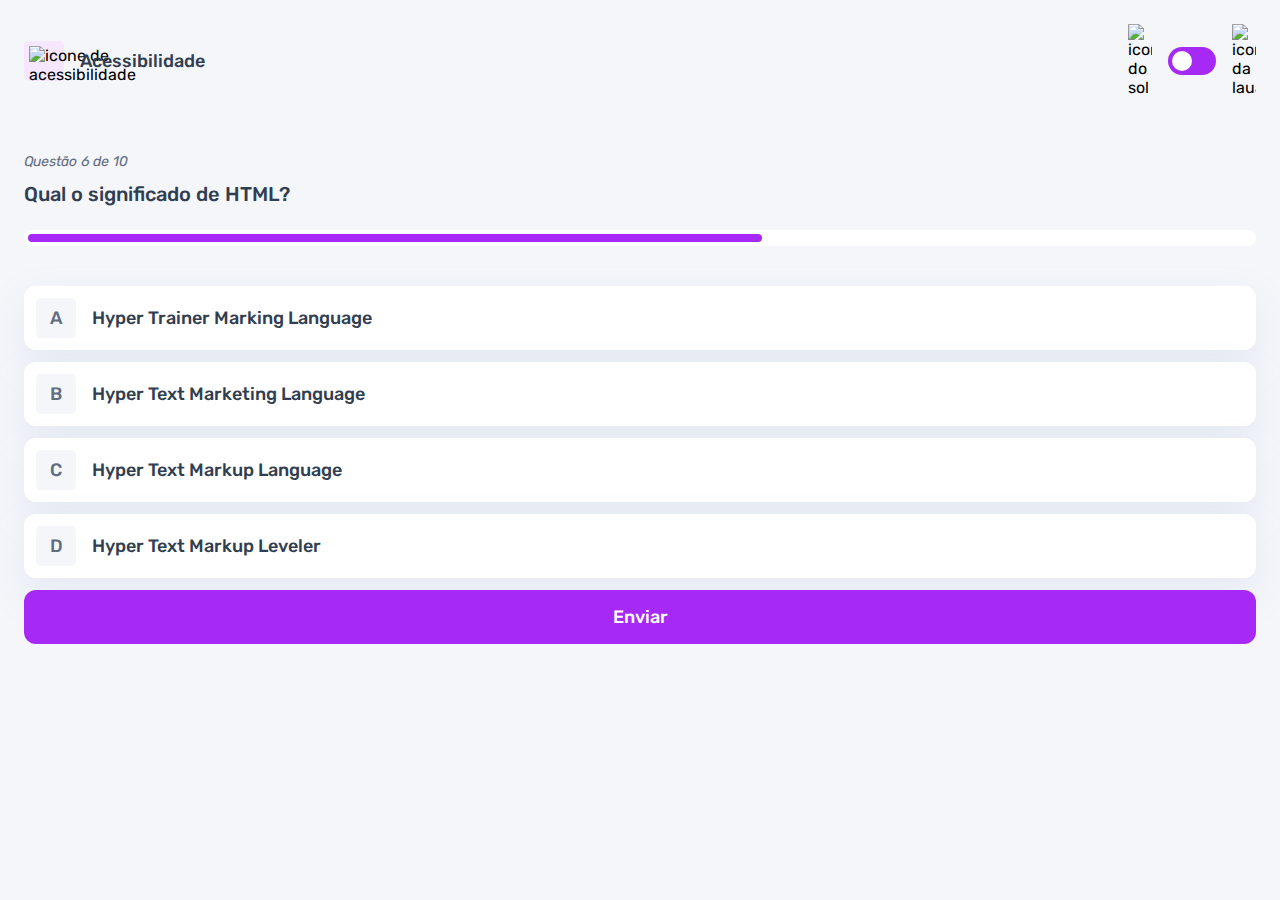
==== pages/quiz/quiz.html @ 20ac6f36 "adicionado o efeito de seleção das alternativas" ====
<!DOCTYPE html>
<html lang="en">
<head>
    <meta charset="UTF-8">
    <meta name="viewport" content="width=device-width, initial-scale=1.0">
    <link rel="preconnect" href="https://fonts.googleapis.com">
    <link rel="preconnect" href="https://fonts.gstatic.com" crossorigin>
    <link href="https://fonts.googleapis.com/css2?family=Rubik:ital,wght@0,300..900;1,300..900&display=swap" rel="stylesheet">
    <link rel="stylesheet" href="quiz.css">
    <title>Quiz App</title>
</head>
<body>
    <header>
        <div class="assunto">
            <div class="assunto_icone">
                <img src="../../assets/images/icon-accessibility.svg" alt="icone de acessibilidade">
            </div>

            <h1>Acessibilidade</h1>
        </div>

        <div class="tema">
            <img src="../../assets/images/icon-sun-dark.svg" alt="icone do sol">
            <button>
                <div></div>
              </button>
              <img src="../../assets/images/icon-moon-dark.svg" alt="icone da laua">  
    
          </div>
         
    </header>

    <main>
        <section class="pergunta">
            <p>Questão 6 de 10</p>

            <h2>Qual o significado de HTML?</h2>

            <div class="barra_progresso">
                <div></div>

            </div>
        </section>

        <section class="alternativas">
            <form action="">
                <label for="alternativa_a">
                    <input type="radio" id="alternativa_a" name="alternativa">

                    <div>
                        <span>A</span>
                        Hyper Trainer Marking Language

                    </div>
                </label>

                <label for="alternativa_b">
                    <input type="radio" id="alternativa_b" name="alternativa">

                    <div>
                        <span>B</span>
                        Hyper Text Marketing Language

                    </div>
                </label>

                <label for="alternativa_c">
                    <input type="radio" id="alternativa_c" name="alternativa">

                    <div>
                        <span>C</span>
                        Hyper Text Markup Language
                    </div>
                </label>

                <label for="alternativa_d">
                    <input type="radio" id="alternativa_d" name="alternativa">

                    <div>
                        <span>D</span>
                        Hyper Text Markup Leveler

                    </div>
                </label>
            </form>

            <button>Enviar</button>
        </section>
    </main>
    
</body>
</html>
---- pages/quiz/quiz.css ----
* {
    margin: 0;
    padding: 0;
    box-sizing: border-box;
    font-family: "Rubik", sans-serif;
    -webkit-font-smoothing: antialiased; 
}

:root {
    --bg-color: #f4f6fa;
    --purple: #a729f5;
    --primary-text-color: #313e51;
    --secondary-text-color: #626c7f;
    --button-bg: #fff;
    --shadow: 0px 16px 40px 0px rgba(143, 160, 193, 0.14);
    --bg-html: #fff1e9;
    --bg-css: #e0fdef;
    --bg-javascript: #ebf0ff;
    --bg-acessibilidade: #f6e7ff;
    --white: #fff;
    --green: #26d782;
    --red: #ee5454;
    --bg-mobile: url(../../assets/images/pattern-background-mobile-light.svg);
    --bg-desktop: url(../../assets/images/pattern-background-desktop-light.svg);
}

body.escuro {
    --bg-color: #313e51;
    --bg-mobile: url(../../assets/images/pattern-background-mobile-dark.svg);
    --bg-desktop: url(../../assets/images/pattern-background-desktop-dark.svg);
    --primary-text-color: #fff;
    --secondary-text-color: #abc1e1;
    --button-bg: #3b4d66;
    --shadow: 0px 16px 40px 0px rgba(49, 62, 81, 0.14);


}

body {
    height: 100svh;
    background: var(--bg-mobile) var(--bg-color);
    background-repeat: no-repeat;
    background-size: cover;
}

header {
    display: flex;
    justify-content: space-between;
    padding: 16px 24px;
}

.assunto {
    display: flex;
    align-items: center;
    gap: 16px;
}

.assunto_icone {
    background: var(--bg-acessibilidade);
    width: 40px;
    height: 40px;
    padding: 5px;
    border-radius: 5px;
}

.assunto_icone img {
    width: 100%;
}

.assunto h1 {
    font-size: 18px;
    font-weight: 500;
    color: var(--primary-text-color);
}

.tema {
    padding: 8px 0;
    display: flex;
    align-items: center;
    gap: 8px;
}

.tema img {
    width: 16px;
}

.tema button {
    height: 20px;
    width: 32px;
    background: var(--purple);
    border: 0;
    border-radius: 999px;
    padding: 4px;
}

.tema button div {
    background: var(--white);
    width: 12px;
    height: 12px;
    border-radius: 999px;
}

main {
    padding: 32px 24px;
}

.pergunta {
    margin-bottom: 40px;
}

.pergunta p {
    font-style: italic;
    font-size: 14px;
    color: var(--secondary-text-color);
    margin-bottom: 12px;
}

.pergunta h2 {
    font-size: 20px;
    font-weight: 500;
    color: var(--primary-text-color);
    line-height: 24px;
    margin-bottom: 24px;
}

.barra_progresso {
    background: var(--button-bg);
    height: 16px;
    padding: 4px;
    border-radius: 999px;
}

.barra_progresso div {
    height: 100%;
    width: 60%;
    background: var(--purple);
    border-radius: 999px;
}

.alternativas form {
    display: flex;
    flex-direction: column;
    gap: 12px;
    margin-bottom: 12px;
}

.alternativas label {
    display: block;
    background: var(--button-bg);
    padding: 12px;
    font-size: 18px;
    font-weight: 500;
    border-radius: 12px;
    box-shadow: var(--shadow);
    color: var(--primary-text-color);
}

.alternativas label:has(input:checked) {
    outline: 3px solid var(--purple);

    & span {
        background: var(--purple);
        color: var(--white);
    }

}

.alternativas input {
    display: none;
}

.alternativas div {
    display: flex;
    align-items: center;
    gap: 16px;
}

.alternativas div span {
    display: block;
    width: 40px;
    height: 40px;
    background: var(--bg-color);
    color: var(--secondary-text-color);

    display: flex;
    align-items: center;
    justify-content: center;
    border-radius: 5px;
    flex-shrink: 0;
}

.alternativas button {
    padding: 16px;
    border-radius: 12px;
    border: none;
    background: var(--purple);
    color: var(--white);
    width: 100%;

    font-size: 18px;
    font-weight: 500;

}

@media(min-width: 1100px) {
    .tema {
        gap: 16px;
    }

    .tema img {
        width: 24px;
    }

    .tema button {
        width: 48px;
        height: 28px;
    }

    .tema button div {
        width: 20px;
        height: 20px;
    }
}
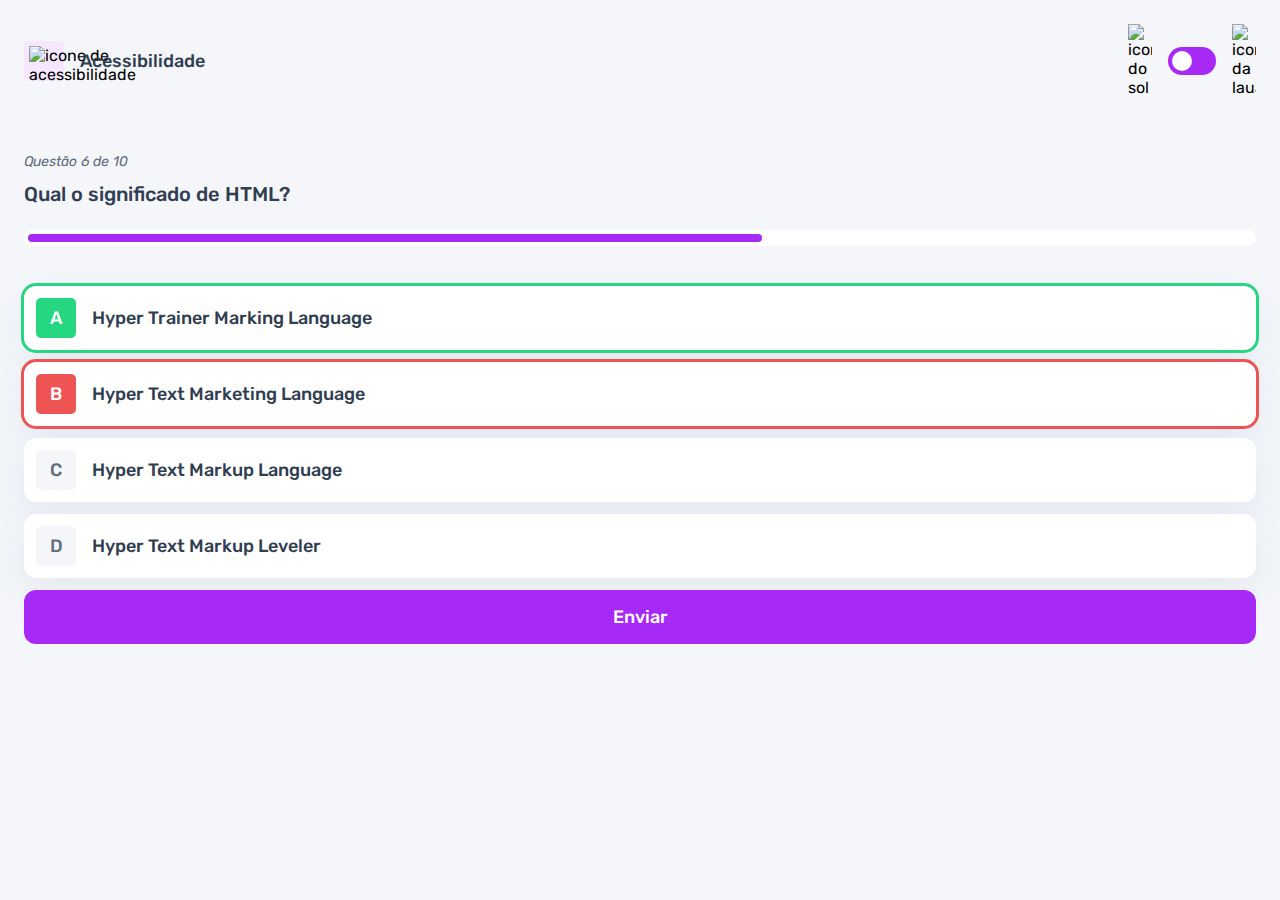
==== commit fa13b414: "adicionado o efeito para alternativas corretas e erradas" ====
--- a/pages/quiz/quiz.html
+++ b/pages/quiz/quiz.html
@@ -44,7 +44,7 @@
 
         <section class="alternativas">
             <form action="">
-                <label for="alternativa_a">
+                <label for="alternativa_a" id="correta">
                     <input type="radio" id="alternativa_a" name="alternativa">
 
                     <div>
@@ -54,7 +54,7 @@
                     </div>
                 </label>
 
-                <label for="alternativa_b">
+                <label for="alternativa_b" id="errada">
                     <input type="radio" id="alternativa_b" name="alternativa">
 
                     <div>
--- a/pages/quiz/quiz.css
+++ b/pages/quiz/quiz.css
@@ -165,6 +165,24 @@
 
 }
 
+.alternativas label#errada {
+    outline: 3px solid var(--red);
+
+    & span {
+        background: var(--red);
+        color: var(--white);
+    }
+}
+
+.alternativas label#correta {
+    outline: 3px solid var(--green);
+
+    & span {
+        background: var(--green);
+        color: var(--white);
+    }
+}
+
 .alternativas input {
     display: none;
 }
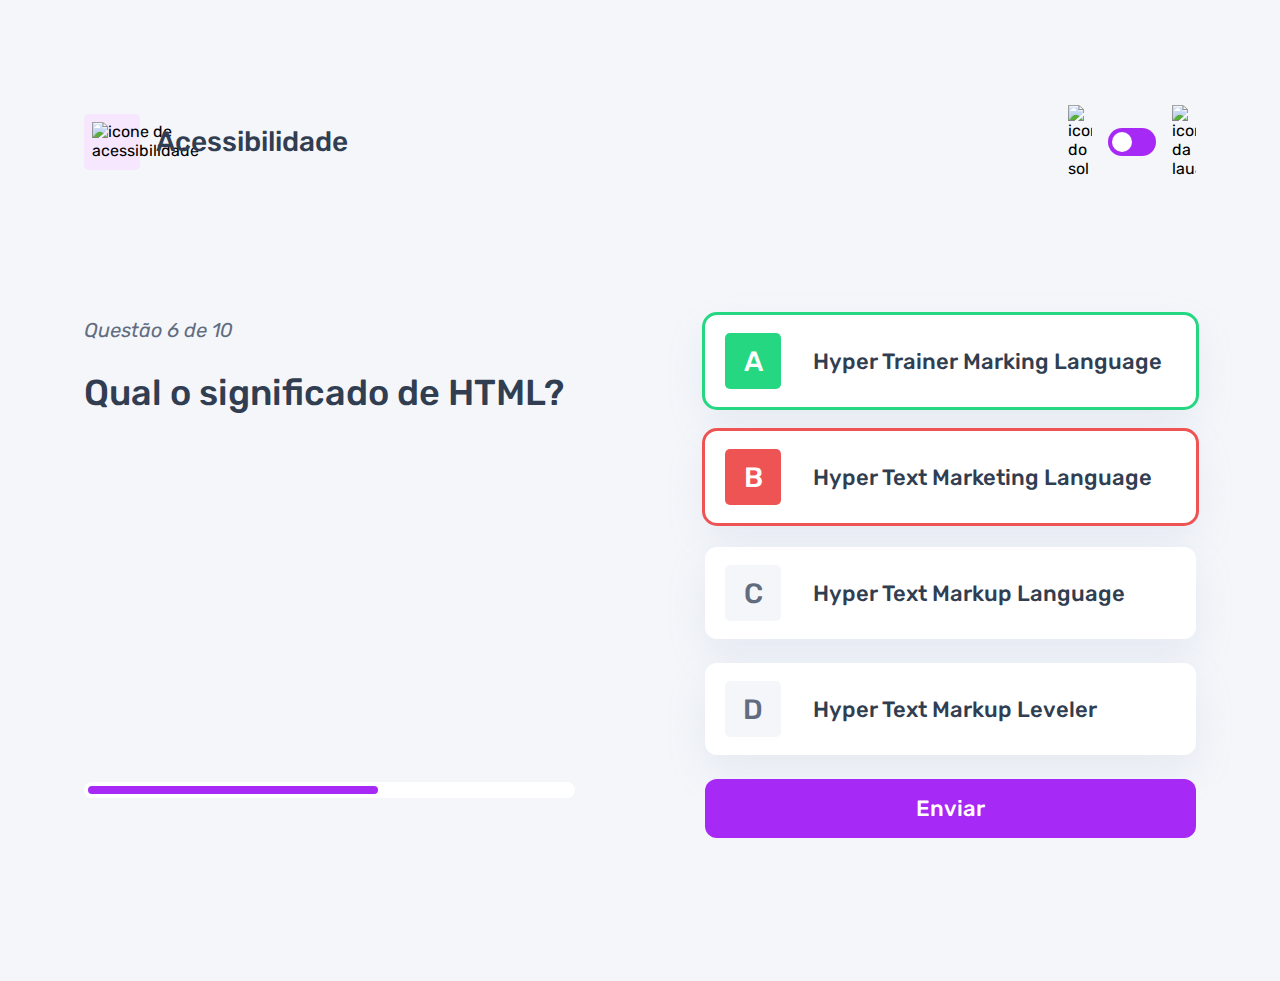
==== commit c963f46b: "adicionanada a responsividade para desktop" ====
--- a/pages/quiz/quiz.html
+++ b/pages/quiz/quiz.html
@@ -32,10 +32,11 @@
 
     <main>
         <section class="pergunta">
-            <p>Questão 6 de 10</p>
+            <div>
+                <p>Questão 6 de 10</p>
 
-            <h2>Qual o significado de HTML?</h2>
-
+                <h2>Qual o significado de HTML?</h2>
+            </div>
             <div class="barra_progresso">
                 <div></div>
 
--- a/pages/quiz/quiz.css
+++ b/pages/quiz/quiz.css
@@ -221,6 +221,21 @@
 }
 
 @media(min-width: 1100px) {
+    header {
+        margin-block: 81px;
+        max-width: 1160px;
+        margin-inline: auto;
+    }
+
+    .assunto_icone {
+        width: 56px;
+        height: 56px;
+        padding: 8px;
+    }
+
+    .assunto h1 {
+        font-size: 28px;
+    }
     .tema {
         gap: 16px;
     }
@@ -238,5 +253,58 @@
         width: 20px;
         height: 20px;
     }
-}
-
+
+    main {
+        max-width: 1160px;
+        margin-inline: auto;
+
+        display: flex;
+        gap: 130px;
+    }
+
+    section {
+        width: 100%;
+    }
+
+    .pergunta {
+        display: flex;
+        flex-direction: column;
+        justify-content: space-between;
+    }
+
+    .pergunta p {
+        font-size: 20px;
+        line-height: 30px;
+        margin-bottom: 27px;
+    }
+
+    .pergunta h2 {
+        font-size: 36px;
+        line-height: 42px;
+    }
+
+    .alternativas form {
+        gap: 24px;
+        margin-bottom: 24px;
+    }
+
+    .alternativas label {
+        font-size: 22px;
+        padding: 18px 20px;
+    }
+
+    .alternativas div {
+        gap: 32px;
+    }
+
+    .alternativas div span {
+        width: 56px;
+        height: 56px;
+        font-size: 28px;
+    }
+
+    .alternativas button {
+        font-size: 22px;
+    }
+}
+
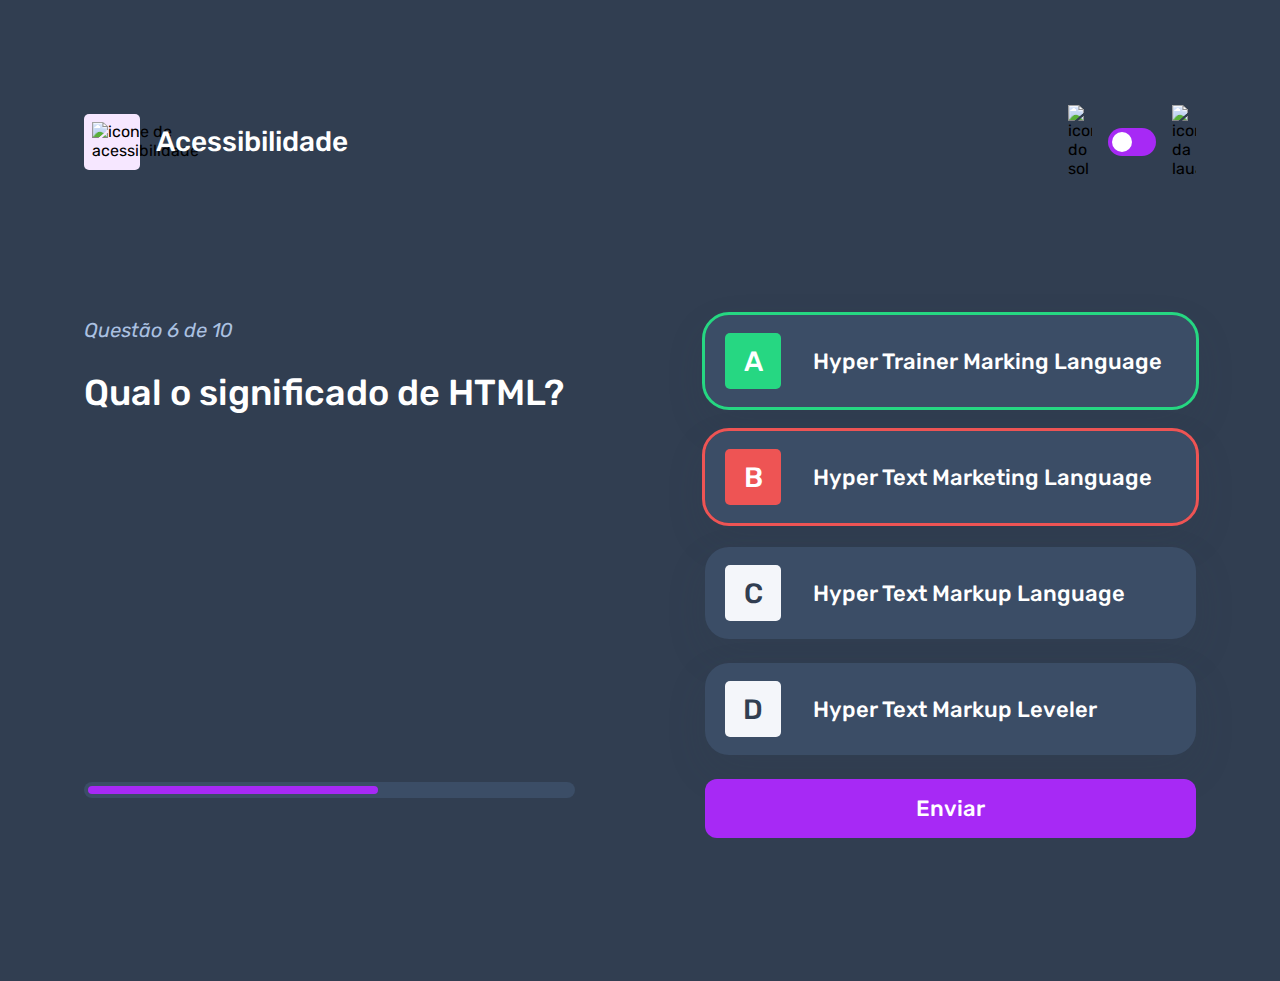
==== commit c4c105df: "ajuste das cores no tema dark" ====
--- a/pages/quiz/quiz.html
+++ b/pages/quiz/quiz.html
@@ -9,7 +9,7 @@
     <link rel="stylesheet" href="quiz.css">
     <title>Quiz App</title>
 </head>
-<body>
+<body class="escuro">
     <header>
         <div class="assunto">
             <div class="assunto_icone">
--- a/pages/quiz/quiz.css
+++ b/pages/quiz/quiz.css
@@ -8,7 +8,10 @@
 
 :root {
     --bg-color: #f4f6fa;
+    --bg-span: #f4f6fa;
+    --color-span: #626c7f;
     --purple: #a729f5;
+    --purple-hover: rgba(167, 41, 245, 0.7);
     --primary-text-color: #313e51;
     --secondary-text-color: #626c7f;
     --button-bg: #fff;
@@ -26,6 +29,7 @@
 
 body.escuro {
     --bg-color: #313e51;
+    --color-span: #313e51;
     --bg-mobile: url(../../assets/images/pattern-background-mobile-dark.svg);
     --bg-desktop: url(../../assets/images/pattern-background-desktop-dark.svg);
     --primary-text-color: #fff;
@@ -153,6 +157,14 @@
     border-radius: 12px;
     box-shadow: var(--shadow);
     color: var(--primary-text-color);
+    cursor: pointer;
+}
+
+.alternativas label:hover {
+    & span {
+        background: var(--bg-acessibilidade);
+        color: var(--purple);
+    }
 }
 
 .alternativas label:has(input:checked) {
@@ -197,8 +209,9 @@
     display: block;
     width: 40px;
     height: 40px;
-    background: var(--bg-color);
-    color: var(--secondary-text-color);
+    background: var(--bg-span);
+    border-radius: 5px;
+    color: var(--color-span);
 
     display: flex;
     align-items: center;
@@ -217,7 +230,13 @@
 
     font-size: 18px;
     font-weight: 500;
-
+    transition: background 0.3s;
+
+}
+
+.alternativas button:hover {
+    background: var(--purple-hover);
+    cursor: pointer;
 }
 
 @media(min-width: 1100px) {
@@ -291,6 +310,7 @@
     .alternativas label {
         font-size: 22px;
         padding: 18px 20px;
+        border-radius: 24px;
     }
 
     .alternativas div {
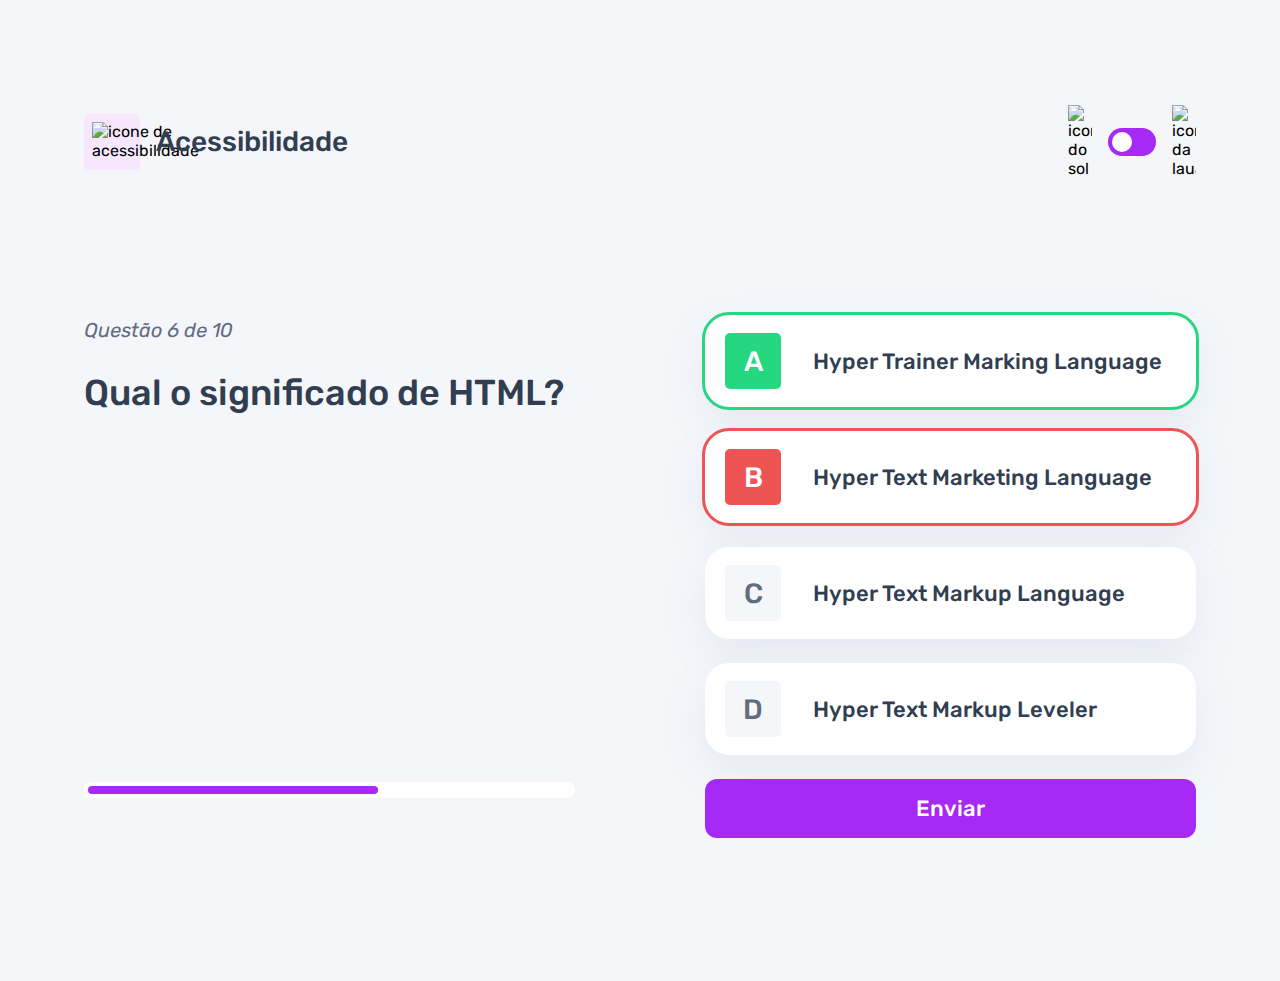
==== commit 2968e8b5: "ajuste do fundo para o desktop no quizhtml" ====
--- a/pages/quiz/quiz.html
+++ b/pages/quiz/quiz.html
@@ -9,7 +9,7 @@
     <link rel="stylesheet" href="quiz.css">
     <title>Quiz App</title>
 </head>
-<body class="escuro">
+<body>
     <header>
         <div class="assunto">
             <div class="assunto_icone">
--- a/pages/quiz/quiz.css
+++ b/pages/quiz/quiz.css
@@ -240,6 +240,11 @@
 }
 
 @media(min-width: 1100px) {
+    body {
+        background: var(--bg-desktop) var(--bg-color);
+        background-size: cover;
+        background-repeat: no-repeat;
+    }
     header {
         margin-block: 81px;
         max-width: 1160px;
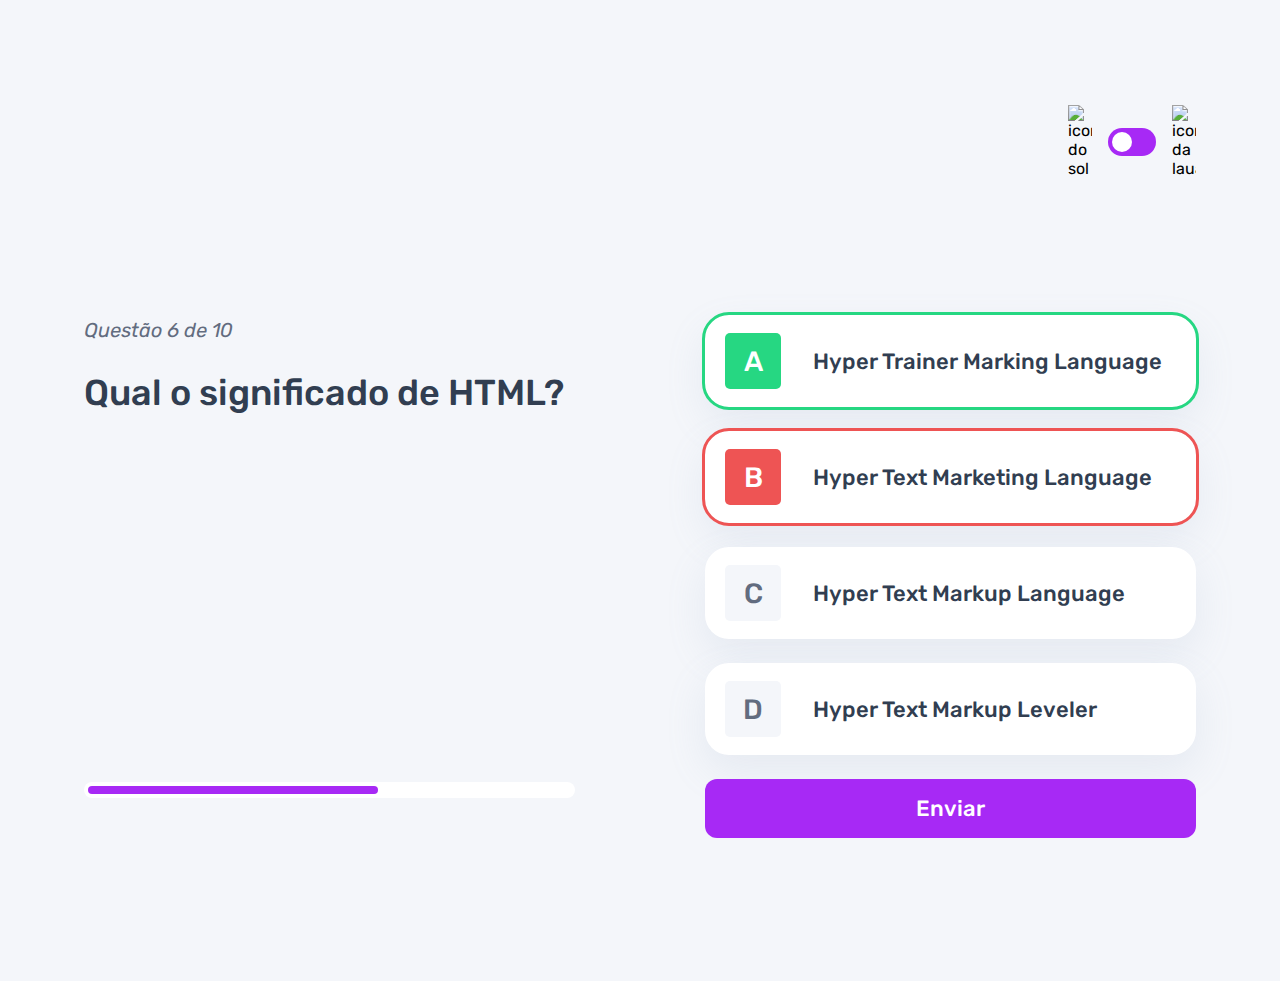
==== commit 8b76bf94: "alteração dinamica do assunto da pagina" ====
--- a/pages/quiz/quiz.html
+++ b/pages/quiz/quiz.html
@@ -7,16 +7,17 @@
     <link rel="preconnect" href="https://fonts.gstatic.com" crossorigin>
     <link href="https://fonts.googleapis.com/css2?family=Rubik:ital,wght@0,300..900;1,300..900&display=swap" rel="stylesheet">
     <link rel="stylesheet" href="quiz.css">
+    <script src="./quiz.js" type="module" defer></script>
     <title>Quiz App</title>
 </head>
 <body>
     <header>
         <div class="assunto">
             <div class="assunto_icone">
-                <img src="../../assets/images/icon-accessibility.svg" alt="icone de acessibilidade">
+                <img src="" alt="">
             </div>
 
-            <h1>Acessibilidade</h1>
+            <h1></h1>
         </div>
 
         <div class="tema">
--- a/pages/quiz/quiz.css
+++ b/pages/quiz/quiz.css
@@ -60,11 +60,26 @@
 }
 
 .assunto_icone {
-    background: var(--bg-acessibilidade);
     width: 40px;
     height: 40px;
     padding: 5px;
     border-radius: 5px;
+}
+
+.assunto_icone.html {
+    background: var(--bg-html);
+}
+
+.assunto_icone.css {
+    background: var(--bg-css);
+}
+
+.assunto_icone.javascript {
+    background: var(--bg-javascript);
+}
+
+.assunto_icone.acessibilidade {
+    background: var(--bg-acessibilidade);
 }
 
 .assunto_icone img {
@@ -95,6 +110,8 @@
     border: 0;
     border-radius: 999px;
     padding: 4px;
+    display: flex;
+    cursor: pointer;
 }
 
 .tema button div {
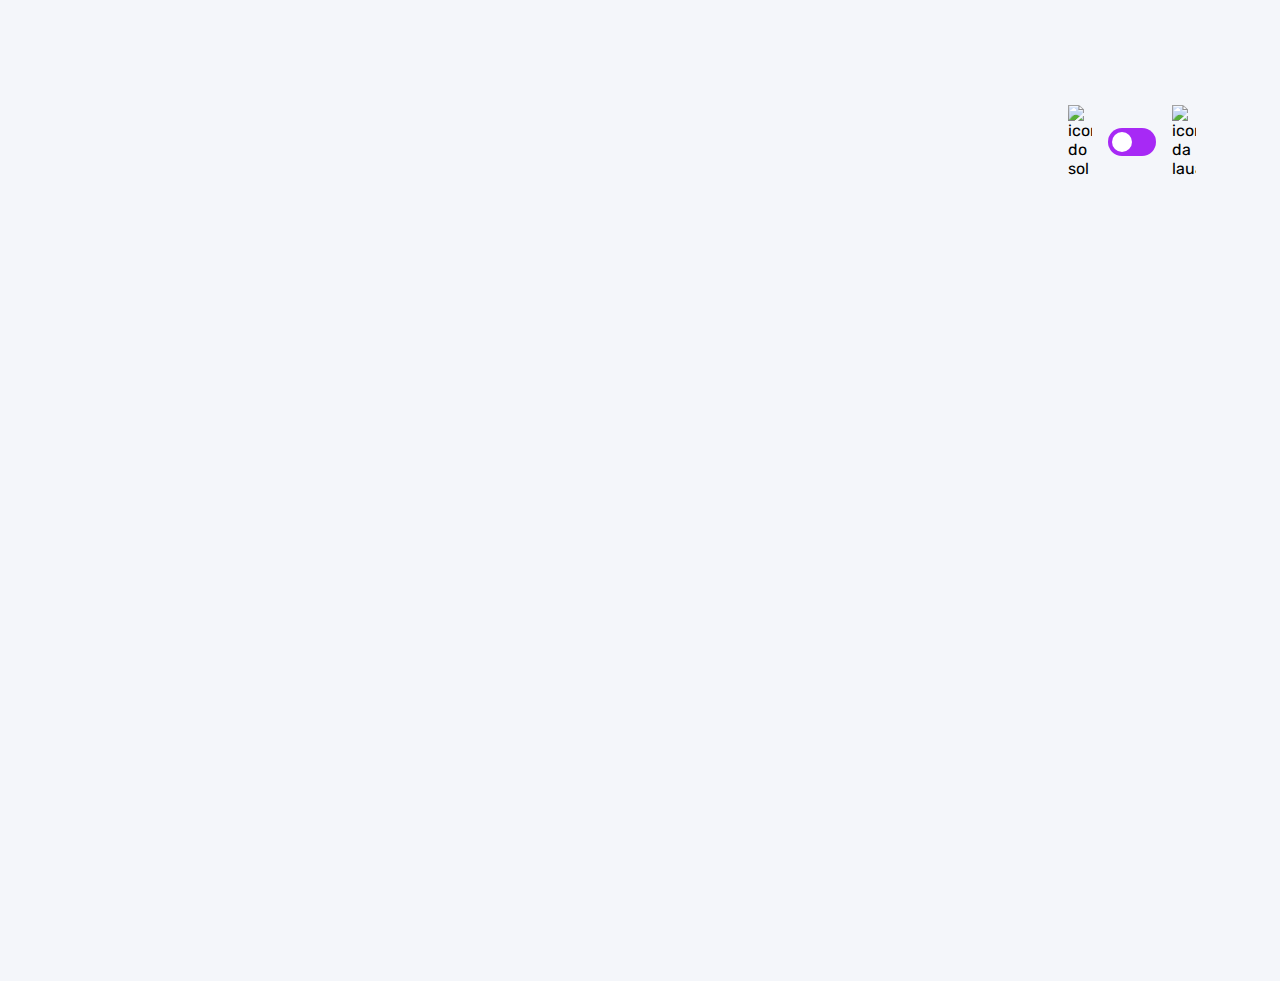
==== commit c726d53d: "adicionada as funçoes de buscar as perguntas e montar as perguntas no html" ====
--- a/pages/quiz/quiz.html
+++ b/pages/quiz/quiz.html
@@ -32,62 +32,7 @@
     </header>
 
     <main>
-        <section class="pergunta">
-            <div>
-                <p>Questão 6 de 10</p>
-
-                <h2>Qual o significado de HTML?</h2>
-            </div>
-            <div class="barra_progresso">
-                <div></div>
-
-            </div>
-        </section>
-
-        <section class="alternativas">
-            <form action="">
-                <label for="alternativa_a" id="correta">
-                    <input type="radio" id="alternativa_a" name="alternativa">
-
-                    <div>
-                        <span>A</span>
-                        Hyper Trainer Marking Language
-
-                    </div>
-                </label>
-
-                <label for="alternativa_b" id="errada">
-                    <input type="radio" id="alternativa_b" name="alternativa">
-
-                    <div>
-                        <span>B</span>
-                        Hyper Text Marketing Language
-
-                    </div>
-                </label>
-
-                <label for="alternativa_c">
-                    <input type="radio" id="alternativa_c" name="alternativa">
-
-                    <div>
-                        <span>C</span>
-                        Hyper Text Markup Language
-                    </div>
-                </label>
-
-                <label for="alternativa_d">
-                    <input type="radio" id="alternativa_d" name="alternativa">
-
-                    <div>
-                        <span>D</span>
-                        Hyper Text Markup Leveler
-
-                    </div>
-                </label>
-            </form>
-
-            <button>Enviar</button>
-        </section>
+      
     </main>
     
 </body>
--- a/pages/quiz/quiz.css
+++ b/pages/quiz/quiz.css
@@ -153,7 +153,6 @@
 
 .barra_progresso div {
     height: 100%;
-    width: 60%;
     background: var(--purple);
     border-radius: 999px;
 }
